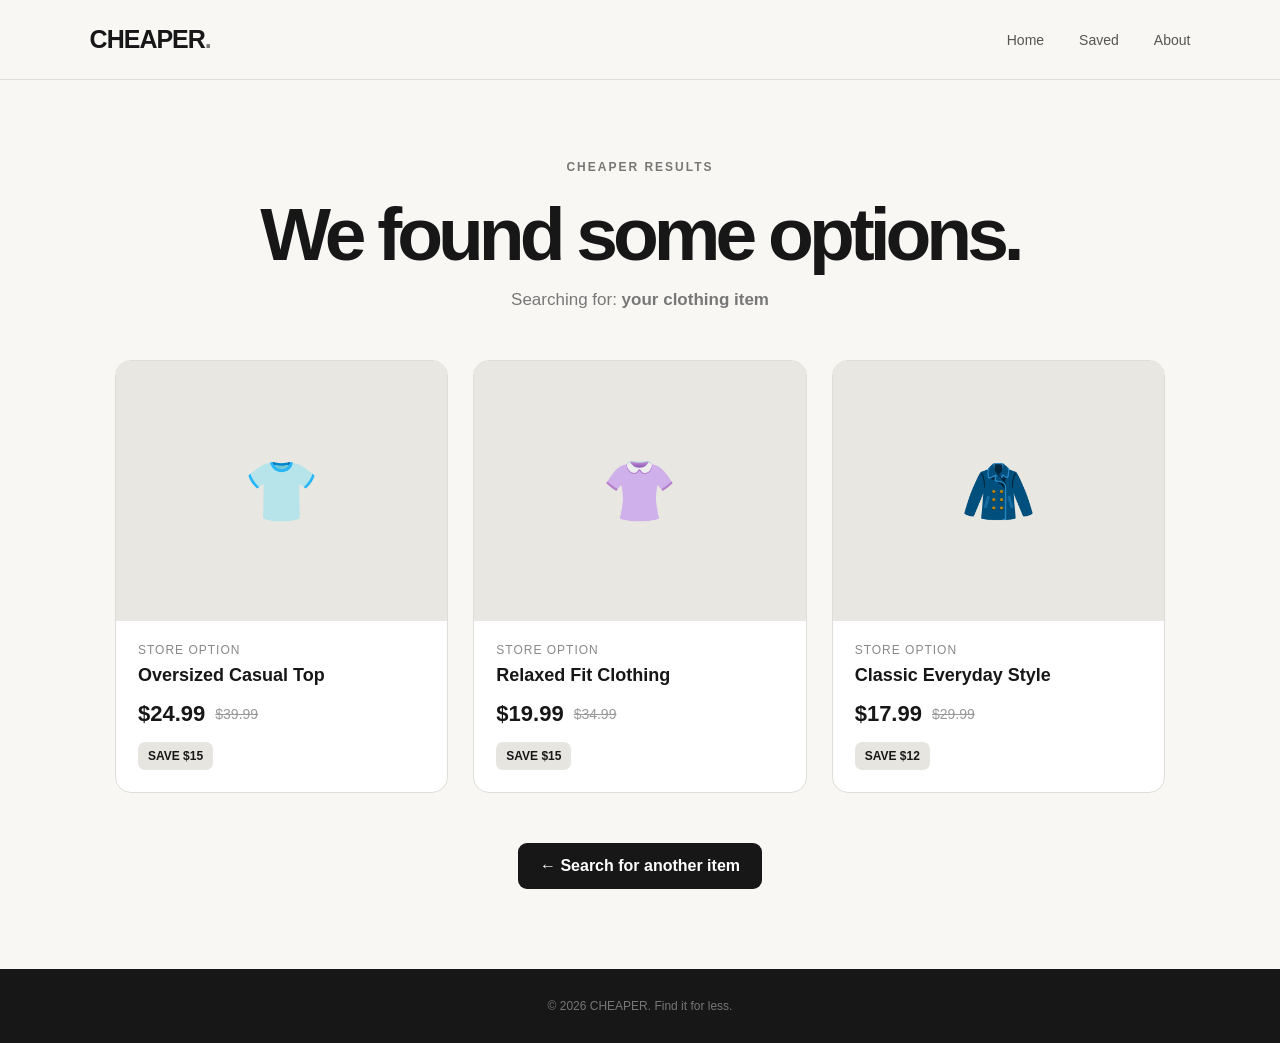
==== results.html @ a74585e3 "Create results.html" ====
<!DOCTYPE html>
<html lang="en">

<head>
  <meta charset="UTF-8">
  <meta name="viewport" content="width=device-width, initial-scale=1.0">

  <title>Results — CHEAPER</title>

  <link rel="stylesheet" href="style.css">

  <style>

    .results-page {
      max-width: 1100px;
      margin: auto;
      padding: 80px 25px;
    }

    .results-header {
      text-align: center;
      margin-bottom: 50px;
    }

    .results-header h1 {
      font-size: clamp(45px, 7vw, 75px);
      margin-bottom: 20px;
    }

    .search-result {
      color: #777;
      font-size: 17px;
    }

    .results-grid {
      display: grid;
      grid-template-columns: repeat(3, 1fr);
      gap: 25px;
    }

    .product-card {
      background: white;
      border: 1px solid #deddd8;
      border-radius: 16px;
      overflow: hidden;
      transition: transform 0.2s;
    }

    .product-card:hover {
      transform: translateY(-5px);
    }

    .product-image {
      height: 260px;
      background: #e9e7e1;
      display: flex;
      align-items: center;
      justify-content: center;
      font-size: 60px;
    }

    .product-info {
      padding: 22px;
    }

    .store {
      font-size: 12px;
      color: #888;
      text-transform: uppercase;
      letter-spacing: 1px;
      margin-bottom: 8px;
    }

    .product-name {
      font-size: 18px;
      font-weight: 700;
      margin-bottom: 15px;
    }

    .price-row {
      display: flex;
      align-items: center;
      gap: 10px;
    }

    .price {
      font-size: 22px;
      font-weight: 800;
    }

    .old-price {
      color: #999;
      text-decoration: line-through;
      font-size: 14px;
    }

    .deal {
      display: inline-block;
      margin-top: 15px;
      padding: 7px 10px;
      background: #e7e5df;
      border-radius: 7px;
      font-size: 12px;
      font-weight: 700;
    }

    .back-button {
      display: block;
      width: fit-content;
      margin: 50px auto 0;
      padding: 14px 22px;
      background: #171717;
      color: white;
      text-decoration: none;
      border-radius: 9px;
      font-weight: 700;
    }

    @media (max-width: 800px) {
      .results-grid {
        grid-template-columns: 1fr;
      }
    }

  </style>

</head>


<body>

  <header>

    <div class="logo">
      CHEAPER<span>.</span>
    </div>

    <nav>
      <a href="index.html">Home</a>
      <a href="saved.html">Saved</a>
      <a href="about.html">About</a>
    </nav>

  </header>


  <main>

    <section class="results-page">

      <div class="results-header">

        <p class="eyebrow">
          CHEAPER RESULTS
        </p>

        <h1>We found some options.</h1>

        <p class="search-result">
          Searching for:
          <strong id="searchText"></strong>
        </p>

      </div>


      <div class="results-grid">


        <div class="product-card">

          <div class="product-image">
            👕
          </div>

          <div class="product-info">

            <div class="store">
              Store option
            </div>

            <div class="product-name">
              Oversized Casual Top
            </div>

            <div class="price-row">

              <span class="price">
                $24.99
              </span>

              <span class="old-price">
                $39.99
              </span>

            </div>

            <span class="deal">
              SAVE $15
            </span>

          </div>

        </div>



        <div class="product-card">

          <div class="product-image">
            👚
          </div>

          <div class="product-info">

            <div class="store">
              Store option
            </div>

            <div class="product-name">
              Relaxed Fit Clothing
            </div>

            <div class="price-row">

              <span class="price">
                $19.99
              </span>

              <span class="old-price">
                $34.99
              </span>

            </div>

            <span class="deal">
              SAVE $15
            </span>

          </div>

        </div>



        <div class="product-card">

          <div class="product-image">
            🧥
          </div>

          <div class="product-info">

            <div class="store">
              Store option
            </div>

            <div class="product-name">
              Classic Everyday Style
            </div>

            <div class="price-row">

              <span class="price">
                $17.99
              </span>

              <span class="old-price">
                $29.99
              </span>

            </div>

            <span class="deal">
              SAVE $12
            </span>

          </div>

        </div>


      </div>


      <a href="index.html" class="back-button">
        ← Search for another item
      </a>

    </section>

  </main>


  <footer>

    <p>
      © 2026 CHEAPER. Find it for less.
    </p>

  </footer>


  <script>

    const search =
      localStorage.getItem("cheaperSearch");

    document.getElementById("searchText").textContent =
      search || "your clothing item";

  </script>

</body>

</html>
---- style.css ----
* {
  margin: 0;
  padding: 0;
  box-sizing: border-box;
}

body {
  font-family: Arial, Helvetica, sans-serif;
  background: #f8f7f4;
  color: #171717;
  min-height: 100vh;
}

header {
  height: 80px;
  padding: 0 7%;
  display: flex;
  align-items: center;
  justify-content: space-between;
  border-bottom: 1px solid #deddd8;
  background: #f8f7f4;
}

.logo {
  font-size: 25px;
  font-weight: 800;
  letter-spacing: -1px;
}

.logo span {
  color: #777;
}

nav {
  display: flex;
  gap: 35px;
}

nav a {
  text-decoration: none;
  color: #555;
  font-size: 14px;
}

nav a:hover {
  color: #000;
}

main {
  width: 100%;
}

.hero {
  max-width: 900px;
  margin: 0 auto;
  padding: 110px 25px 100px;
  text-align: center;
}

.eyebrow {
  font-size: 12px;
  font-weight: 700;
  letter-spacing: 2px;
  color: #777;
  margin-bottom: 25px;
}

h1 {
  font-size: clamp(50px, 8vw, 85px);
  line-height: 0.95;
  letter-spacing: -5px;
  font-weight: 800;
}

h1 span {
  color: #777;
}

.subtitle {
  max-width: 600px;
  margin: 30px auto 40px;
  color: #666;
  font-size: 17px;
  line-height: 1.6;
}

.search-box {
  max-width: 700px;
  margin: auto;
  background: white;
  border: 1px solid #d6d5d0;
  border-radius: 14px;
  padding: 7px;
  display: flex;
  box-shadow: 0 8px 30px rgba(0, 0, 0, 0.05);
}

.search-box input {
  flex: 1;
  border: none;
  outline: none;
  padding: 16px;
  font-size: 15px;
  background: transparent;
}

.search-box button {
  border: none;
  background: #171717;
  color: white;
  padding: 0 27px;
  border-radius: 9px;
  font-weight: 700;
  cursor: pointer;
}

.search-box button:hover {
  background: #333;
}

.actions {
  margin-top: 18px;
  display: flex;
  justify-content: center;
  gap: 12px;
}

.upload-button,
.text-button {
  padding: 13px 20px;
  border-radius: 9px;
  font-size: 14px;
  cursor: pointer;
}

.upload-button {
  border: none;
  background: #e7e5df;
  color: #171717;
}

.text-button {
  border: 1px solid #d6d5d0;
  background: transparent;
  color: #555;
}

.how-it-works {
  background: #171717;
  color: white;
  padding: 90px 7%;
}

.how-it-works h2 {
  text-align: center;
  font-size: 35px;
  margin-bottom: 60px;
}

.steps {
  max-width: 1000px;
  margin: auto;
  display: grid;
  grid-template-columns: repeat(3, 1fr);
  gap: 50px;
}

.step-number {
  color: #999;
  font-size: 13px;
  margin-bottom: 20px;
}

.step h3 {
  font-size: 20px;
  margin-bottom: 12px;
}

.step p {
  color: #aaa;
  line-height: 1.6;
  font-size: 14px;
}

footer {
  background: #171717;
  color: #777;
  text-align: center;
  padding: 30px;
  font-size: 12px;
}

@media (max-width: 700px) {
  header {
    padding: 0 25px;
  }

  nav {
    gap: 15px;
  }

  .hero {
    padding: 75px 20px;
  }

  h1 {
    letter-spacing: -3px;
  }

  .search-box {
    flex-direction: column;
    gap: 7px;
  }

  .search-box button {
    height: 50px;
  }

  .steps {
    grid-template-columns: 1fr;
    gap: 40px;
  }
}
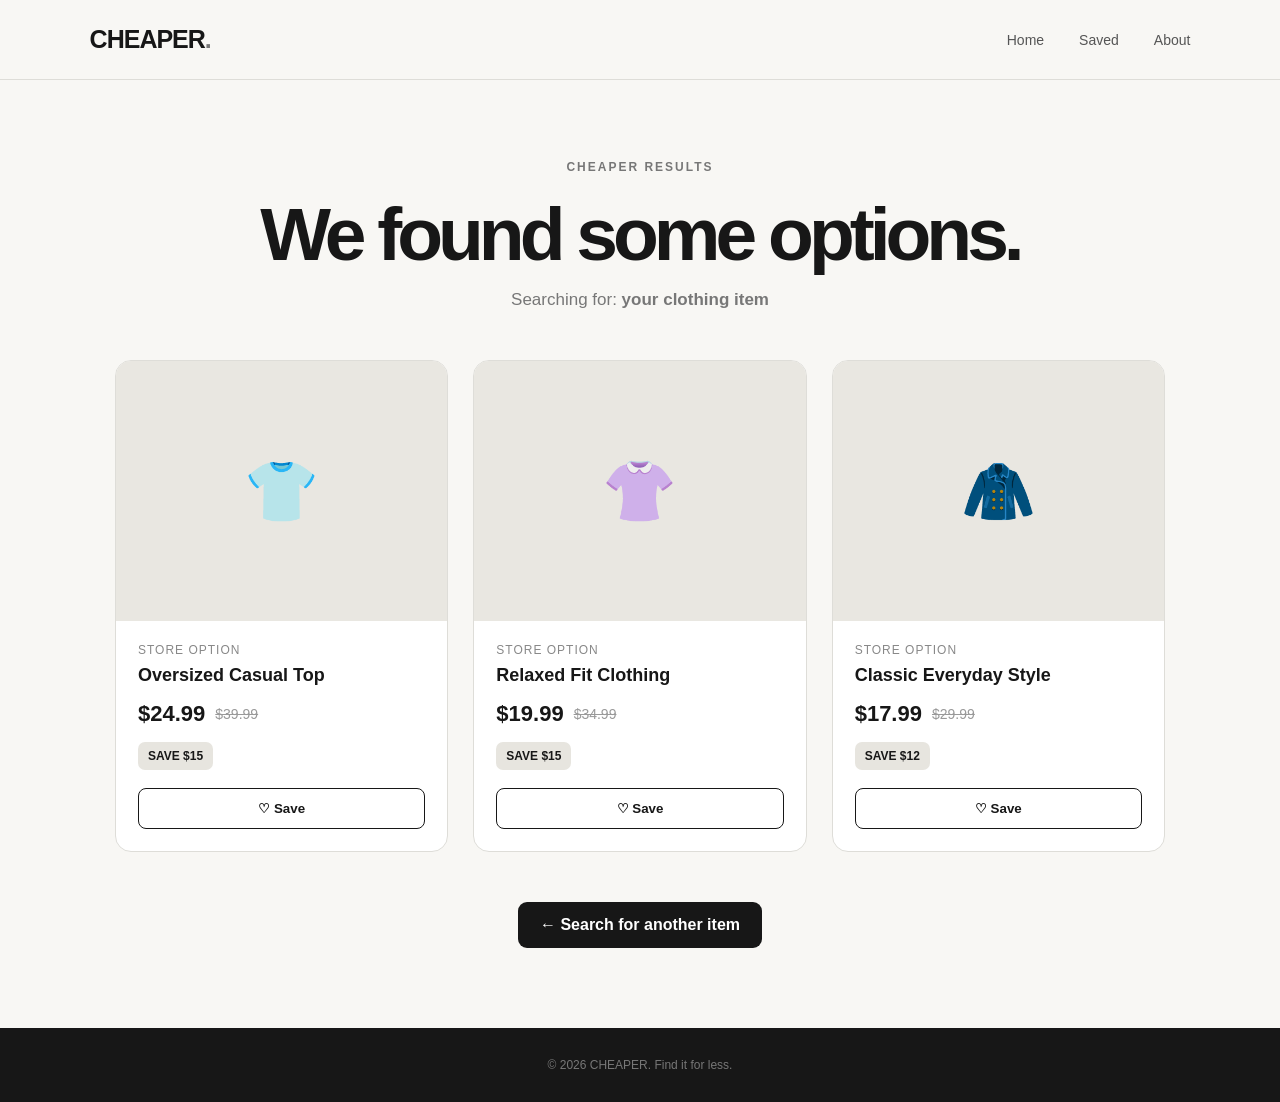
==== commit b3927e27: "Update results.html" ====
--- a/results.html
+++ b/results.html
@@ -10,7 +10,6 @@
   <link rel="stylesheet" href="style.css">
 
   <style>
-
     .results-page {
       max-width: 1100px;
       margin: auto;
@@ -43,11 +42,6 @@
       border: 1px solid #deddd8;
       border-radius: 16px;
       overflow: hidden;
-      transition: transform 0.2s;
-    }
-
-    .product-card:hover {
-      transform: translateY(-5px);
     }
 
     .product-image {
@@ -102,6 +96,23 @@
       border-radius: 7px;
       font-size: 12px;
       font-weight: 700;
+    }
+
+    .save-button {
+      width: 100%;
+      margin-top: 18px;
+      padding: 12px;
+      border: 1px solid #171717;
+      background: white;
+      color: #171717;
+      border-radius: 8px;
+      font-weight: 700;
+      cursor: pointer;
+    }
+
+    .save-button:hover {
+      background: #171717;
+      color: white;
     }
 
     .back-button {
@@ -121,11 +132,8 @@
         grid-template-columns: 1fr;
       }
     }
-
   </style>
-
 </head>
-
 
 <body>
 
@@ -199,6 +207,11 @@
               SAVE $15
             </span>
 
+            <button class="save-button"
+              onclick="saveItem('Oversized Casual Top', '$24.99', '👕')">
+              ♡ Save
+            </button>
+
           </div>
 
         </div>
@@ -237,6 +250,11 @@
               SAVE $15
             </span>
 
+            <button class="save-button"
+              onclick="saveItem('Relaxed Fit Clothing', '$19.99', '👚')">
+              ♡ Save
+            </button>
+
           </div>
 
         </div>
@@ -275,6 +293,11 @@
               SAVE $12
             </span>
 
+            <button class="save-button"
+              onclick="saveItem('Classic Everyday Style', '$17.99', '🧥')">
+              ♡ Save
+            </button>
+
           </div>
 
         </div>
@@ -309,6 +332,34 @@
     document.getElementById("searchText").textContent =
       search || "your clothing item";
 
+
+    function saveItem(name, price, image) {
+
+      let savedItems =
+        JSON.parse(localStorage.getItem("cheaperSavedItems")) || [];
+
+      const alreadySaved =
+        savedItems.some(item => item.name === name);
+
+      if (alreadySaved) {
+        alert("This item is already saved!");
+        return;
+      }
+
+      savedItems.push({
+        name: name,
+        price: price,
+        image: image
+      });
+
+      localStorage.setItem(
+        "cheaperSavedItems",
+        JSON.stringify(savedItems)
+      );
+
+      alert("Saved to your CHEAPER list! ❤️");
+    }
+
   </script>
 
 </body>
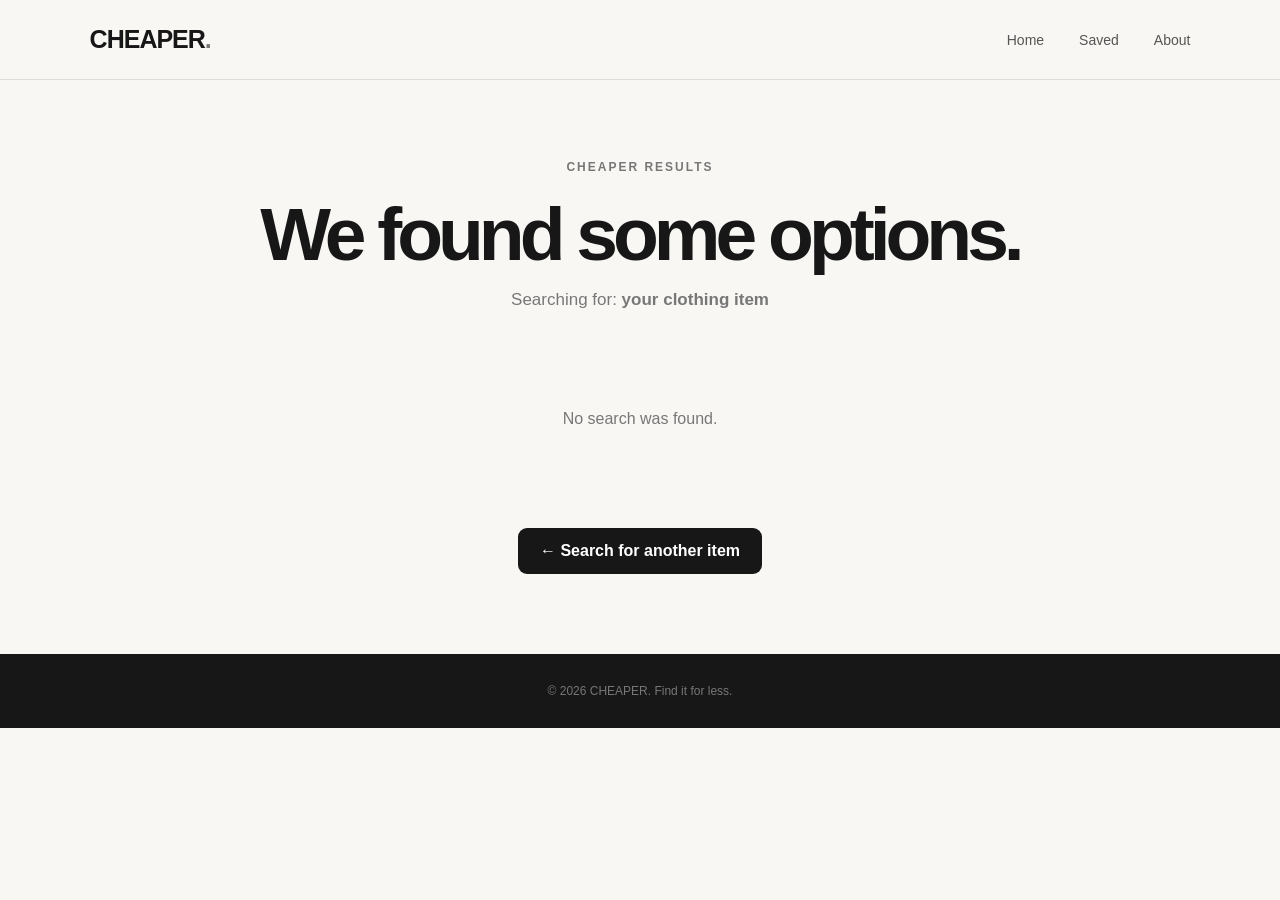
==== commit a0384886: "Update results.html" ====
--- a/results.html
+++ b/results.html
@@ -127,6 +127,20 @@
       font-weight: 700;
     }
 
+    .loading {
+      text-align: center;
+      color: #777;
+      padding: 50px;
+      grid-column: 1 / -1;
+    }
+
+    .error-message {
+      text-align: center;
+      color: #777;
+      padding: 50px;
+      grid-column: 1 / -1;
+    }
+
     @media (max-width: 800px) {
       .results-grid {
         grid-template-columns: 1fr;
@@ -172,136 +186,11 @@
       </div>
 
 
-      <div class="results-grid">
-
-
-        <div class="product-card">
-
-          <div class="product-image">
-            👕
-          </div>
-
-          <div class="product-info">
-
-            <div class="store">
-              Store option
-            </div>
-
-            <div class="product-name">
-              Oversized Casual Top
-            </div>
-
-            <div class="price-row">
-
-              <span class="price">
-                $24.99
-              </span>
-
-              <span class="old-price">
-                $39.99
-              </span>
-
-            </div>
-
-            <span class="deal">
-              SAVE $15
-            </span>
-
-            <button class="save-button"
-              onclick="saveItem('Oversized Casual Top', '$24.99', '👕')">
-              ♡ Save
-            </button>
-
-          </div>
-
+      <div id="resultsGrid" class="results-grid">
+
+        <div class="loading">
+          Loading results...
         </div>
-
-
-
-        <div class="product-card">
-
-          <div class="product-image">
-            👚
-          </div>
-
-          <div class="product-info">
-
-            <div class="store">
-              Store option
-            </div>
-
-            <div class="product-name">
-              Relaxed Fit Clothing
-            </div>
-
-            <div class="price-row">
-
-              <span class="price">
-                $19.99
-              </span>
-
-              <span class="old-price">
-                $34.99
-              </span>
-
-            </div>
-
-            <span class="deal">
-              SAVE $15
-            </span>
-
-            <button class="save-button"
-              onclick="saveItem('Relaxed Fit Clothing', '$19.99', '👚')">
-              ♡ Save
-            </button>
-
-          </div>
-
-        </div>
-
-
-
-        <div class="product-card">
-
-          <div class="product-image">
-            🧥
-          </div>
-
-          <div class="product-info">
-
-            <div class="store">
-              Store option
-            </div>
-
-            <div class="product-name">
-              Classic Everyday Style
-            </div>
-
-            <div class="price-row">
-
-              <span class="price">
-                $17.99
-              </span>
-
-              <span class="old-price">
-                $29.99
-              </span>
-
-            </div>
-
-            <span class="deal">
-              SAVE $12
-            </span>
-
-            <button class="save-button"
-              onclick="saveItem('Classic Everyday Style', '$17.99', '🧥')">
-              ♡ Save
-            </button>
-
-          </div>
-
-        </div>
-
 
       </div>
 
@@ -326,25 +215,176 @@
 
   <script>
 
+    const BACKEND_URL =
+      "https://cheaper-backend.vercel.app";
+
     const search =
       localStorage.getItem("cheaperSearch");
 
-    document.getElementById("searchText").textContent =
+    const searchText =
+      document.getElementById("searchText");
+
+    const resultsGrid =
+      document.getElementById("resultsGrid");
+
+
+    searchText.textContent =
       search || "your clothing item";
 
 
+    async function loadResults() {
+
+      if (!search) {
+
+        resultsGrid.innerHTML = `
+          <div class="error-message">
+            No search was found.
+          </div>
+        `;
+
+        return;
+
+      }
+
+
+      try {
+
+        const response =
+          await fetch(`${BACKEND_URL}/search`, {
+
+            method: "POST",
+
+            headers: {
+              "Content-Type": "application/json"
+            },
+
+            body: JSON.stringify({
+              query: search
+            })
+
+          });
+
+
+        if (!response.ok) {
+          throw new Error("Search failed");
+        }
+
+
+        const data =
+          await response.json();
+
+
+        resultsGrid.innerHTML = "";
+
+
+        data.products.forEach(product => {
+
+          const card =
+            document.createElement("div");
+
+          card.className = "product-card";
+
+
+          const savings =
+            product.originalPrice - product.price;
+
+
+          card.innerHTML = `
+
+            <div class="product-image">
+              ${product.image || "👕"}
+            </div>
+
+            <div class="product-info">
+
+              <div class="store">
+                ${product.store}
+              </div>
+
+              <div class="product-name">
+                ${product.name}
+              </div>
+
+              <div class="price-row">
+
+                <span class="price">
+                  $${product.price.toFixed(2)}
+                </span>
+
+                <span class="old-price">
+                  $${product.originalPrice.toFixed(2)}
+                </span>
+
+              </div>
+
+              <span class="deal">
+                SAVE $${savings.toFixed(2)}
+              </span>
+
+              <button class="save-button">
+                ♡ Save
+              </button>
+
+            </div>
+
+          `;
+
+
+          const saveButton =
+            card.querySelector(".save-button");
+
+
+          saveButton.addEventListener("click", () => {
+
+            saveItem(
+              product.name,
+              `$${product.price.toFixed(2)}`,
+              product.image
+            );
+
+            saveButton.textContent = "✓ Saved";
+
+          });
+
+
+          resultsGrid.appendChild(card);
+
+        });
+
+      } catch (error) {
+
+        console.error(error);
+
+        resultsGrid.innerHTML = `
+          <div class="error-message">
+            Something went wrong while loading your results.
+          </div>
+        `;
+
+      }
+
+    }
+
+
     function saveItem(name, price, image) {
 
       let savedItems =
-        JSON.parse(localStorage.getItem("cheaperSavedItems")) || [];
+        JSON.parse(
+          localStorage.getItem("cheaperSavedItems")
+        ) || [];
+
 
       const alreadySaved =
-        savedItems.some(item => item.name === name);
+        savedItems.some(
+          item => item.name === name
+        );
+
 
       if (alreadySaved) {
         alert("This item is already saved!");
         return;
       }
+
 
       savedItems.push({
         name: name,
@@ -352,13 +392,16 @@
         image: image
       });
 
+
       localStorage.setItem(
         "cheaperSavedItems",
         JSON.stringify(savedItems)
       );
 
-      alert("Saved to your CHEAPER list! ❤️");
-    }
+    }
+
+
+    loadResults();
 
   </script>
 
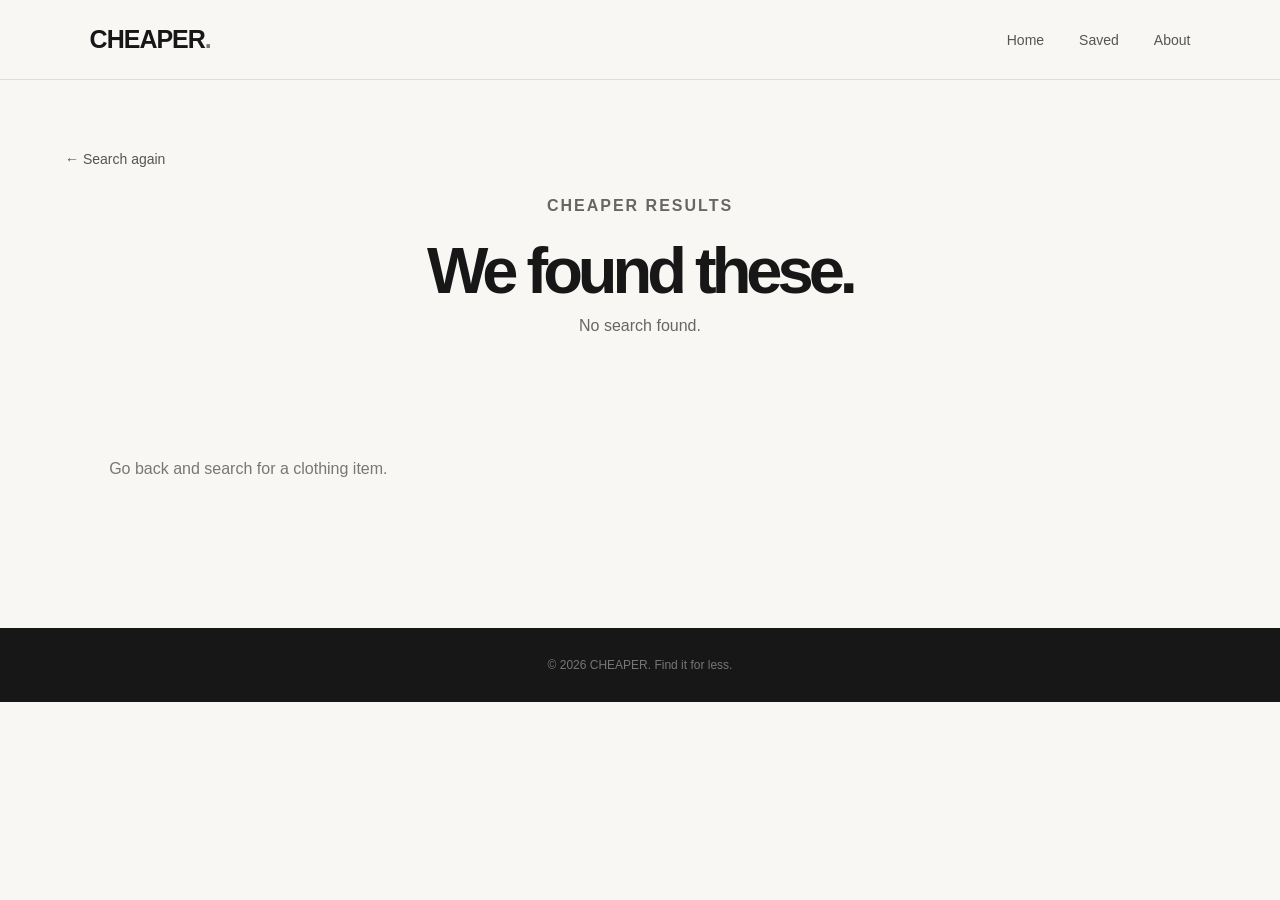
==== commit 659c1b27: "Update real product results" ====
--- a/results.html
+++ b/results.html
@@ -1,34 +1,33 @@
 <!DOCTYPE html>
 <html lang="en">
-
 <head>
   <meta charset="UTF-8">
   <meta name="viewport" content="width=device-width, initial-scale=1.0">
 
-  <title>Results — CHEAPER</title>
+  <title>CHEAPER — Results</title>
 
   <link rel="stylesheet" href="style.css">
 
   <style>
     .results-page {
-      max-width: 1100px;
-      margin: auto;
-      padding: 80px 25px;
-    }
-
-    .results-header {
+      max-width: 1200px;
+      margin: 0 auto;
+      padding: 70px 25px;
+    }
+
+    .results-top {
       text-align: center;
-      margin-bottom: 50px;
-    }
-
-    .results-header h1 {
-      font-size: clamp(45px, 7vw, 75px);
-      margin-bottom: 20px;
-    }
-
-    .search-result {
-      color: #777;
-      font-size: 17px;
+      margin-bottom: 45px;
+    }
+
+    .results-top h1 {
+      font-size: clamp(40px, 6vw, 65px);
+      margin-bottom: 15px;
+    }
+
+    .results-top p {
+      color: #666;
+      font-size: 16px;
     }
 
     .results-grid {
@@ -42,109 +41,136 @@
       border: 1px solid #deddd8;
       border-radius: 16px;
       overflow: hidden;
+      box-shadow: 0 6px 25px rgba(0, 0, 0, 0.05);
+      display: flex;
+      flex-direction: column;
     }
 
     .product-image {
-      height: 260px;
-      background: #e9e7e1;
+      width: 100%;
+      height: 280px;
+      object-fit: cover;
+      background: #f1f0ec;
+      display: block;
+    }
+
+    .no-image {
+      height: 280px;
+      background: #f1f0ec;
       display: flex;
       align-items: center;
       justify-content: center;
-      font-size: 60px;
+      color: #999;
+      font-size: 14px;
     }
 
     .product-info {
       padding: 22px;
-    }
-
-    .store {
-      font-size: 12px;
-      color: #888;
-      text-transform: uppercase;
-      letter-spacing: 1px;
-      margin-bottom: 8px;
+      flex: 1;
+      display: flex;
+      flex-direction: column;
     }
 
     .product-name {
       font-size: 18px;
       font-weight: 700;
-      margin-bottom: 15px;
-    }
-
-    .price-row {
-      display: flex;
-      align-items: center;
-      gap: 10px;
+      line-height: 1.35;
+      margin-bottom: 10px;
+    }
+
+    .store-name {
+      color: #777;
+      font-size: 14px;
+      margin-bottom: 18px;
     }
 
     .price {
-      font-size: 22px;
+      font-size: 26px;
       font-weight: 800;
-    }
-
-    .old-price {
-      color: #999;
-      text-decoration: line-through;
-      font-size: 14px;
-    }
-
-    .deal {
-      display: inline-block;
-      margin-top: 15px;
-      padding: 7px 10px;
-      background: #e7e5df;
-      border-radius: 7px;
-      font-size: 12px;
+      margin-bottom: 8px;
+    }
+
+    .savings {
+      color: #287a45;
+      font-size: 14px;
       font-weight: 700;
-    }
-
-    .save-button {
+      margin-bottom: 18px;
+    }
+
+    .buy-button {
+      display: block;
       width: 100%;
-      margin-top: 18px;
-      padding: 12px;
-      border: 1px solid #171717;
-      background: white;
-      color: #171717;
-      border-radius: 8px;
-      font-weight: 700;
-      cursor: pointer;
-    }
-
-    .save-button:hover {
+      padding: 13px;
       background: #171717;
       color: white;
-    }
-
-    .back-button {
-      display: block;
-      width: fit-content;
-      margin: 50px auto 0;
-      padding: 14px 22px;
-      background: #171717;
-      color: white;
+      text-align: center;
       text-decoration: none;
       border-radius: 9px;
+      font-size: 14px;
       font-weight: 700;
+      margin-top: auto;
+    }
+
+    .buy-button:hover {
+      background: #333;
+    }
+
+    .save-button {
+      display: block;
+      width: 100%;
+      padding: 11px;
+      background: transparent;
+      color: #555;
+      border: 1px solid #d6d5d0;
+      border-radius: 9px;
+      font-size: 14px;
+      font-weight: 600;
+      cursor: pointer;
+      margin-top: 9px;
+    }
+
+    .save-button:hover {
+      background: #f5f4f0;
+    }
+
+    .back-button {
+      display: inline-block;
+      margin-bottom: 30px;
+      color: #555;
+      text-decoration: none;
+      font-size: 14px;
+    }
+
+    .back-button:hover {
+      color: #000;
     }
 
     .loading {
       text-align: center;
       color: #777;
-      padding: 50px;
-      grid-column: 1 / -1;
-    }
-
-    .error-message {
+      padding: 80px 20px;
+    }
+
+    .error {
       text-align: center;
       color: #777;
-      padding: 50px;
-      grid-column: 1 / -1;
-    }
-
-    @media (max-width: 800px) {
+      padding: 80px 20px;
+    }
+
+    @media (max-width: 900px) {
+      .results-grid {
+        grid-template-columns: repeat(2, 1fr);
+      }
+    }
+
+    @media (max-width: 600px) {
       .results-grid {
         grid-template-columns: 1fr;
       }
+
+      .results-page {
+        padding: 45px 18px;
+      }
     }
   </style>
 </head>
@@ -152,117 +178,86 @@
 <body>
 
   <header>
-
-    <div class="logo">
-      CHEAPER<span>.</span>
-    </div>
+    <div class="logo">CHEAPER<span>.</span></div>
 
     <nav>
       <a href="index.html">Home</a>
       <a href="saved.html">Saved</a>
       <a href="about.html">About</a>
     </nav>
-
   </header>
 
-
-  <main>
-
-    <section class="results-page">
-
-      <div class="results-header">
-
-        <p class="eyebrow">
-          CHEAPER RESULTS
-        </p>
-
-        <h1>We found some options.</h1>
-
-        <p class="search-result">
-          Searching for:
-          <strong id="searchText"></strong>
-        </p>
-
+  <main class="results-page">
+
+    <a href="index.html" class="back-button">← Search again</a>
+
+    <section class="results-top">
+      <p class="eyebrow">CHEAPER RESULTS</p>
+
+      <h1>We found these.</h1>
+
+      <p id="searchText">Searching...</p>
+    </section>
+
+    <section id="results" class="results-grid">
+      <div class="loading">
+        Searching stores...
       </div>
-
-
-      <div id="resultsGrid" class="results-grid">
-
-        <div class="loading">
-          Loading results...
+    </section>
+
+  </main>
+
+  <footer>
+    <p>© 2026 CHEAPER. Find it for less.</p>
+  </footer>
+
+
+  <script>
+
+    const BACKEND_URL = "https://cheaper-backend.vercel.app";
+
+    const resultsContainer = document.getElementById("results");
+    const searchText = document.getElementById("searchText");
+
+    const query = localStorage.getItem("cheaperSearch");
+
+
+    if (!query) {
+
+      searchText.textContent = "No search found.";
+
+      resultsContainer.innerHTML = `
+        <div class="error">
+          <p>Go back and search for a clothing item.</p>
         </div>
-
-      </div>
-
-
-      <a href="index.html" class="back-button">
-        ← Search for another item
-      </a>
-
-    </section>
-
-  </main>
-
-
-  <footer>
-
-    <p>
-      © 2026 CHEAPER. Find it for less.
-    </p>
-
-  </footer>
-
-
-  <script>
-
-    const BACKEND_URL =
-      "https://cheaper-backend.vercel.app";
-
-    const search =
-      localStorage.getItem("cheaperSearch");
-
-    const searchText =
-      document.getElementById("searchText");
-
-    const resultsGrid =
-      document.getElementById("resultsGrid");
-
-
-    searchText.textContent =
-      search || "your clothing item";
-
-
-    async function loadResults() {
-
-      if (!search) {
-
-        resultsGrid.innerHTML = `
-          <div class="error-message">
-            No search was found.
-          </div>
-        `;
-
-        return;
-
-      }
-
+      `;
+
+    } else {
+
+      searchText.textContent = `Results for "${query}"`;
+
+      searchProducts();
+
+    }
+
+
+    async function searchProducts() {
 
       try {
 
-        const response =
-          await fetch(`${BACKEND_URL}/search`, {
-
-            method: "POST",
-
-            headers: {
-              "Content-Type": "application/json"
-            },
-
-            body: JSON.stringify({
-              query: search
-            })
-
-          });
+        const response = await fetch(`${BACKEND_URL}/search`, {
+
+          method: "POST",
+
+          headers: {
+            "Content-Type": "application/json"
+          },
+
+          body: JSON.stringify({
+            query: query
+          })
+
+        });
 
 
         if (!response.ok) {
@@ -270,94 +265,198 @@
         }
 
 
-        const data =
-          await response.json();
-
-
-        resultsGrid.innerHTML = "";
-
-
-        data.products.forEach(product => {
-
-          const card =
-            document.createElement("div");
+        const data = await response.json();
+
+
+        if (!data.products || data.products.length === 0) {
+
+          resultsContainer.innerHTML = `
+            <div class="error">
+              <p>No products were found.</p>
+            </div>
+          `;
+
+          return;
+
+        }
+
+
+        resultsContainer.innerHTML = "";
+
+
+        data.products.forEach((product, index) => {
+
+          const card = document.createElement("article");
 
           card.className = "product-card";
 
 
-          const savings =
-            product.originalPrice - product.price;
-
-
-          card.innerHTML = `
-
-            <div class="product-image">
-              ${product.image || "👕"}
-            </div>
-
-            <div class="product-info">
-
-              <div class="store">
-                ${product.store}
-              </div>
-
-              <div class="product-name">
-                ${product.name}
-              </div>
-
-              <div class="price-row">
-
-                <span class="price">
-                  $${product.price.toFixed(2)}
-                </span>
-
-                <span class="old-price">
-                  $${product.originalPrice.toFixed(2)}
-                </span>
-
-              </div>
-
-              <span class="deal">
-                SAVE $${savings.toFixed(2)}
-              </span>
-
-              <button class="save-button">
-                ♡ Save
-              </button>
-
-            </div>
-
-          `;
-
-
-          const saveButton =
-            card.querySelector(".save-button");
+          // IMAGE
+
+          if (product.image) {
+
+            const image = document.createElement("img");
+
+            image.className = "product-image";
+
+            image.src = product.image;
+
+            image.alt = product.name || "Clothing item";
+
+            image.onerror = function() {
+              this.replaceWith(createNoImage());
+            };
+
+            card.appendChild(image);
+
+          } else {
+
+            card.appendChild(createNoImage());
+
+          }
+
+
+          // INFO
+
+          const info = document.createElement("div");
+
+          info.className = "product-info";
+
+
+          const name = document.createElement("div");
+
+          name.className = "product-name";
+
+          name.textContent = product.name || "Product";
+
+
+          const store = document.createElement("div");
+
+          store.className = "store-name";
+
+          store.textContent = product.store || "Online Store";
+
+
+          const price = document.createElement("div");
+
+          price.className = "price";
+
+          const productPrice = Number(product.price);
+
+          price.textContent =
+            Number.isFinite(productPrice) && productPrice > 0
+              ? `$${productPrice.toFixed(2)}`
+              : "Price unavailable";
+
+
+          info.appendChild(name);
+
+          info.appendChild(store);
+
+          info.appendChild(price);
+
+
+          // SAVINGS
+
+          const originalPrice = Number(product.originalPrice);
+
+          if (
+            Number.isFinite(originalPrice) &&
+            Number.isFinite(productPrice) &&
+            originalPrice > productPrice
+          ) {
+
+            const savings = document.createElement("div");
+
+            savings.className = "savings";
+
+            savings.textContent =
+              `Save $${(originalPrice - productPrice).toFixed(2)}`;
+
+            info.appendChild(savings);
+
+          }
+
+
+          // BUY BUTTON
+
+          if (product.url) {
+
+            const buyButton = document.createElement("a");
+
+            buyButton.className = "buy-button";
+
+            buyButton.href = product.url;
+
+            buyButton.target = "_blank";
+
+            buyButton.rel = "noopener noreferrer";
+
+            buyButton.textContent = "View / Buy";
+
+
+            info.appendChild(buyButton);
+
+          }
+
+
+          // SAVE BUTTON
+
+          const saveButton = document.createElement("button");
+
+          saveButton.className = "save-button";
+
+          saveButton.textContent = "♡ Save";
 
 
           saveButton.addEventListener("click", () => {
 
-            saveItem(
-              product.name,
-              `$${product.price.toFixed(2)}`,
-              product.image
+            const savedItems =
+              JSON.parse(localStorage.getItem("savedProducts")) || [];
+
+
+            const alreadySaved = savedItems.some(item =>
+              item.url === product.url
             );
 
-            saveButton.textContent = "✓ Saved";
+
+            if (!alreadySaved) {
+
+              savedItems.push(product);
+
+              localStorage.setItem(
+                "savedProducts",
+                JSON.stringify(savedItems)
+              );
+
+              saveButton.textContent = "✓ Saved";
+
+            } else {
+
+              saveButton.textContent = "✓ Already saved";
+
+            }
 
           });
 
 
-          resultsGrid.appendChild(card);
+          info.appendChild(saveButton);
+
+          card.appendChild(info);
+
+          resultsContainer.appendChild(card);
 
         });
 
+
       } catch (error) {
 
         console.error(error);
 
-        resultsGrid.innerHTML = `
-          <div class="error-message">
-            Something went wrong while loading your results.
+        resultsContainer.innerHTML = `
+          <div class="error">
+            <p>Something went wrong while finding products.</p>
+            <p>Please try searching again.</p>
           </div>
         `;
 
@@ -366,45 +465,19 @@
     }
 
 
-    function saveItem(name, price, image) {
-
-      let savedItems =
-        JSON.parse(
-          localStorage.getItem("cheaperSavedItems")
-        ) || [];
-
-
-      const alreadySaved =
-        savedItems.some(
-          item => item.name === name
-        );
-
-
-      if (alreadySaved) {
-        alert("This item is already saved!");
-        return;
-      }
-
-
-      savedItems.push({
-        name: name,
-        price: price,
-        image: image
-      });
-
-
-      localStorage.setItem(
-        "cheaperSavedItems",
-        JSON.stringify(savedItems)
-      );
-
-    }
-
-
-    loadResults();
+    function createNoImage() {
+
+      const div = document.createElement("div");
+
+      div.className = "no-image";
+
+      div.textContent = "Image unavailable";
+
+      return div;
+
+    }
 
   </script>
 
 </body>
-
-</html>
+</html>
